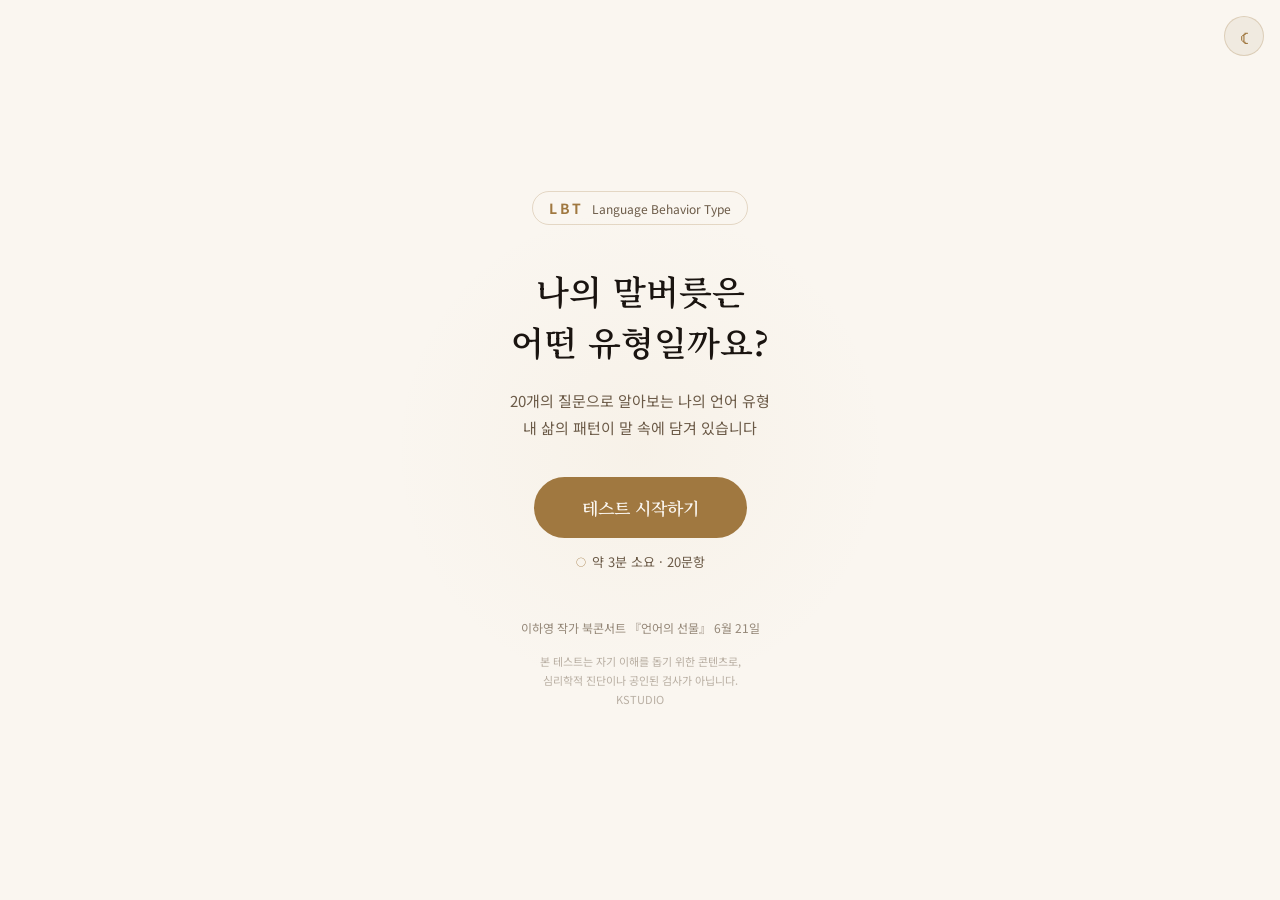
==== index.html @ bc5724ff "초기 커밋: LBT 언어유형 테스트 v1 - 16가지 유형 결과 페이지, 20문항 테스트 - Firebase Realtime Database 통계 연동 - 어드민 대시보드 (비밀번" ====
<!DOCTYPE html>
<html lang="ko">
<head>
  <meta charset="UTF-8">
  <meta name="viewport" content="width=device-width, initial-scale=1.0">
  <title>LBT 언어유형 테스트 — 나의 말버릇은 어떤 유형?</title>
  <link rel="icon" type="image/png" href="favicon.png">
  <link rel="apple-touch-icon" href="favicon.png">
  <meta name="description" content="20개의 질문으로 알아보는 나의 언어 유형. 이하영 작가 북콘서트 『언어의 선물』 홍보.">
  <meta property="og:title" content="LBT 언어유형 테스트">
  <meta property="og:description" content="나의 말버릇은 어떤 유형일까요? 20개의 질문으로 알아보세요.">
  <meta property="og:type" content="website">
  <link rel="preconnect" href="https://fonts.googleapis.com">
  <link href="https://fonts.googleapis.com/css2?family=Noto+Serif+KR:wght@400;600;700&family=Noto+Sans+KR:wght@300;400;500;700&display=swap" rel="stylesheet">
  <link rel="stylesheet" href="assets/css/style.css?v=4">
  <script src="assets/js/theme.js?v=4"></script>
</head>
<body>

  <button class="theme-toggle" id="theme-toggle" title="테마 전환">☀</button>

  <main class="intro-page">
    <div class="intro-bg-deco"></div>
    <div class="intro-inner">

      <div class="intro-badge">
        <span class="intro-badge-lbt">LBT</span>
        <span class="intro-badge-sub">Language Behavior Type</span>
      </div>

      <h1 class="intro-title">
        나의 말버릇은<br>어떤 유형일까요?
      </h1>

      <p class="intro-desc">
        20개의 질문으로 알아보는 나의 언어 유형<br>
        내 삶의 패턴이 말 속에 담겨 있습니다
      </p>

      <a href="test.html" class="btn-start">테스트 시작하기</a>

      <div class="intro-time">약 3분 소요 · 20문항</div>

      <p class="intro-footer">
        이하영 작가 북콘서트 『언어의 선물』 6월 21일
      </p>

      <p class="intro-disclaimer">
        본 테스트는 자기 이해를 돕기 위한 콘텐츠로,<br>심리학적 진단이나 공인된 검사가 아닙니다.<br>KSTUDIO
      </p>

    </div>
  </main>

</body>
</html>
---- assets/css/style.css ----
/* ──────────────────── 변수 & 리셋 ──────────────────── */

:root {
  --bg:         #0F0E0C;
  --bg-card:    #1C1A16;
  --bg-card2:   #221F1A;
  --gold:       #C9A96E;
  --gold-light: #F0E0C0;
  --cream:      #FAF6F0;
  --ink:        #1A1410;
  --ink-light:  #7A6A58;
  --border:     rgba(201,169,110,0.2);

  --font-serif: 'Noto Serif KR', serif;
  --font-sans:  'Noto Sans KR', sans-serif;

  --feature-bg: rgba(100,160,210,0.08);
  --feature-border: rgba(100,160,210,0.3);
  --pros-bg:    rgba(100,180,120,0.08);
  --pros-border:rgba(100,180,120,0.3);
  --cons-bg:    rgba(220,150,80,0.08);
  --cons-border:rgba(220,150,80,0.3);
  --rx-bg:      rgba(180,130,210,0.1);
  --rx-border:  rgba(180,130,210,0.35);
}

/* ──────────────────── 라이트 테마 ──────────────────── */

[data-theme="light"] {
  --bg:         #FAF6F0;
  --bg-card:    #F0EAE0;
  --bg-card2:   #E8DFD2;
  --gold:       #A07840;
  --gold-light: #6B4F28;
  --cream:      #1A1410;
  --ink:        #FAF6F0;
  --ink-light:  #6B5A47;
  --border:     rgba(160,120,64,0.25);

  --feature-bg: rgba(60,120,180,0.08);
  --feature-border: rgba(60,120,180,0.3);
  --pros-bg:    rgba(40,140,80,0.08);
  --pros-border:rgba(40,140,80,0.3);
  --cons-bg:    rgba(180,100,30,0.08);
  --cons-border:rgba(180,100,30,0.3);
  --rx-bg:      rgba(140,80,180,0.08);
  --rx-border:  rgba(140,80,180,0.35);
}

*, *::before, *::after { margin:0; padding:0; box-sizing:border-box; }

body {
  -webkit-user-select: none;
  user-select: none;
}

html { font-size: 16px; }

body {
  background: var(--bg);
  color: var(--cream);
  font-family: var(--font-sans);
  min-height: 100vh;
  -webkit-font-smoothing: antialiased;
}

img { display:block; max-width:100%; }
a   { text-decoration:none; color:inherit; }
button { font-family: var(--font-sans); cursor:pointer; }

/* ──────────────────── 인트로 페이지 ──────────────────── */

.intro-page {
  min-height: 100vh;
  display: flex;
  flex-direction: column;
  align-items: center;
  justify-content: center;
  padding: 48px 24px;
  text-align: center;
  position: relative;
  overflow: hidden;
}

.intro-bg-deco {
  position: absolute;
  width: 500px;
  height: 500px;
  border-radius: 50%;
  background: radial-gradient(circle, rgba(201,169,110,0.06) 0%, transparent 70%);
  top: 50%;
  left: 50%;
  transform: translate(-50%, -50%);
  pointer-events: none;
}

.intro-inner {
  position: relative;
  z-index: 1;
  max-width: 480px;
  animation: fadeUp 0.8s ease both;
}

@keyframes fadeUp {
  from { opacity:0; transform:translateY(24px); }
  to   { opacity:1; transform:translateY(0); }
}

.intro-badge {
  display: inline-flex;
  align-items: center;
  gap: 8px;
  border: 1px solid var(--border);
  border-radius: 100px;
  padding: 6px 16px;
  margin-bottom: 40px;
}

.intro-badge-lbt {
  font-size: 14px;
  font-weight: 700;
  color: var(--gold);
  letter-spacing: 3px;
}

.intro-badge-sub {
  font-size: 12px;
  color: var(--ink-light);
}

.intro-title {
  font-family: var(--font-serif);
  font-size: clamp(26px, 6vw, 34px);
  font-weight: 600;
  color: var(--cream);
  line-height: 1.5;
  margin-bottom: 20px;
  word-break: keep-all;
}

.intro-desc {
  font-size: 15px;
  color: var(--ink-light);
  line-height: 1.8;
  margin-bottom: 36px;
  word-break: keep-all;
}

.intro-time {
  display: flex;
  align-items: center;
  justify-content: center;
  gap: 6px;
  font-size: 13px;
  color: var(--ink-light);
  margin-top: 14px;
  margin-bottom: 0;
}

.intro-time::before {
  content: '○';
  font-size: 10px;
  color: var(--gold);
}

.btn-start {
  display: inline-block;
  padding: 18px 48px;
  background: var(--gold);
  color: var(--ink);
  font-family: var(--font-serif);
  font-size: 17px;
  font-weight: 600;
  border-radius: 100px;
  transition: opacity 0.2s, transform 0.2s;
  border: none;
}

.btn-start:hover {
  opacity: 0.88;
  transform: translateY(-2px);
}

.intro-footer {
  margin-top: 48px;
  font-size: 12px;
  color: var(--ink-light);
  opacity: 0.7;
}

.intro-disclaimer {
  margin-top: 16px;
  font-size: 11px;
  color: var(--ink-light);
  opacity: 0.45;
  line-height: 1.7;
}

/* ──────────────────── 테스트 페이지 ──────────────────── */

.test-page {
  min-height: 100vh;
  display: flex;
  flex-direction: column;
}

/* 진행 바 */
.progress-header {
  padding: 16px 24px 0;
  position: sticky;
  top: 0;
  background: var(--bg);
  z-index: 10;
}

.progress-track {
  height: 3px;
  background: rgba(201,169,110,0.15);
  border-radius: 3px;
  overflow: hidden;
  margin-bottom: 10px;
}

.progress-fill {
  height: 100%;
  background: var(--gold);
  border-radius: 3px;
  transition: width 0.4s ease;
}

.progress-info {
  display: flex;
  justify-content: space-between;
  align-items: center;
  padding-bottom: 12px;
}

.progress-category {
  font-size: 12px;
  color: var(--gold);
  letter-spacing: 0.5px;
  font-weight: 500;
}

.progress-count {
  font-size: 12px;
  color: var(--ink-light);
}

/* 질문 영역 */
.test-body {
  flex: 1;
  display: flex;
  flex-direction: column;
  padding: 32px 24px 24px;
  max-width: 560px;
  width: 100%;
  margin: 0 auto;
}

.question-number {
  font-size: 13px;
  color: var(--gold);
  font-weight: 500;
  letter-spacing: 1px;
  margin-bottom: 16px;
  opacity: 0.7;
}

.question-text {
  font-family: var(--font-serif);
  font-size: clamp(20px, 5vw, 26px);
  font-weight: 400;
  line-height: 1.6;
  color: var(--cream);
  margin-bottom: 32px;
  word-break: keep-all;
}

/* 선택지 버튼 */
.options-wrap {
  display: flex;
  flex-direction: column;
  gap: 12px;
  margin-bottom: 32px;
}

.option-btn {
  display: flex;
  align-items: flex-start;
  gap: 16px;
  width: 100%;
  padding: 20px;
  background: var(--bg-card);
  border: 1px solid var(--border);
  border-radius: 14px;
  text-align: left;
  color: var(--cream);
  transition: border-color 0.2s, background 0.2s, transform 0.15s;
}

.option-btn:hover {
  border-color: var(--gold);
  background: var(--bg-card2);
}

.option-btn.selected {
  border-color: var(--gold);
  background: rgba(201,169,110,0.12);
  transform: scale(1.01);
}

.option-label {
  flex-shrink: 0;
  width: 28px;
  height: 28px;
  border-radius: 50%;
  border: 1px solid var(--border);
  display: flex;
  align-items: center;
  justify-content: center;
  font-size: 12px;
  font-weight: 600;
  color: var(--gold);
  margin-top: 1px;
  transition: background 0.2s, border-color 0.2s;
}

.option-btn.selected .option-label {
  background: var(--gold);
  border-color: var(--gold);
  color: var(--ink);
}

.option-text {
  font-size: 15px;
  line-height: 1.6;
  word-break: keep-all;
}

/* 하단 네비게이션 */
.test-nav {
  display: flex;
  justify-content: space-between;
  align-items: center;
  padding: 0 24px 32px;
  max-width: 560px;
  width: 100%;
  margin: 0 auto;
}

.btn-back {
  background: transparent;
  border: none;
  color: var(--ink-light);
  font-size: 14px;
  padding: 8px 0;
  transition: color 0.2s;
}

.btn-back:hover { color: var(--cream); }
.btn-back:disabled { opacity: 0.3; cursor: default; }

/* ──────────────────── 결과 페이지 ──────────────────── */

.result-page {
  min-height: 100vh;
  padding-bottom: 60px;
}

.result-top-bar {
  display: flex;
  align-items: center;
  justify-content: center;
  padding: 20px 24px;
  border-bottom: 1px solid var(--border);
}

.result-top-lbt {
  font-size: 16px;
  font-weight: 700;
  color: var(--gold);
  letter-spacing: 3px;
}

/* 결과 카드 (캡처 대상) */
#result-card {
  max-width: 520px;
  margin: 0 auto;
  padding: 32px 24px;
}

.result-type-code {
  font-size: 13px;
  font-weight: 700;
  color: var(--gold);
  letter-spacing: 4px;
  text-align: center;
  margin-bottom: 24px;
  opacity: 0.8;
}

.result-img-wrap {
  width: 100%;
  max-width: 320px;
  margin: 0 auto 28px;
  border-radius: 20px;
  overflow: hidden;
}

.result-img-wrap img {
  width: 100%;
  height: auto;
  display: block;
}

.result-type-name {
  font-family: var(--font-serif);
  font-size: clamp(24px, 6vw, 32px);
  font-weight: 600;
  color: var(--cream);
  text-align: center;
  margin-bottom: 32px;
  line-height: 1.4;
}

/* 결과 섹션 공통 */
.result-section {
  border-radius: 14px;
  padding: 20px;
  margin-bottom: 12px;
}

.result-section-title {
  font-size: 12px;
  font-weight: 700;
  letter-spacing: 1px;
  margin-bottom: 12px;
  opacity: 0.8;
}

.result-section ul {
  list-style: none;
  display: flex;
  flex-direction: column;
  gap: 8px;
}

.result-section ul li {
  font-size: 14px;
  line-height: 1.7;
  padding-left: 14px;
  position: relative;
  word-break: keep-all;
  color: var(--cream);
}

.result-section ul li::before {
  content: '—';
  position: absolute;
  left: 0;
  opacity: 0.5;
}

/* 섹션별 색상 */
.section-feature {
  background: var(--feature-bg);
  border: 1px solid var(--feature-border);
}
.section-feature .result-section-title { color: #8bb8d8; }

.section-pros {
  background: var(--pros-bg);
  border: 1px solid var(--pros-border);
}
.section-pros .result-section-title { color: #81c784; }

.section-cons {
  background: var(--cons-bg);
  border: 1px solid var(--cons-border);
}
.section-cons .result-section-title { color: #d4a06a; }

.section-rx {
  background: var(--rx-bg);
  border: 2px solid var(--rx-border);
  box-shadow: 0 0 20px rgba(180,130,210,0.15), inset 0 1px 0 rgba(180,130,210,0.2);
  padding: 24px 24px 20px;
}

.section-rx .result-section-title {
  color: #c39bd3;
  font-size: 13px;
  letter-spacing: 2px;
}

.section-rx p {
  font-family: var(--font-serif);
  font-size: 17px;
  line-height: 2;
  color: var(--cream);
  word-break: keep-all;
  font-weight: 400;
}

.section-rx p::before {
  content: '\201C';
  display: block;
  font-family: var(--font-serif);
  font-size: 50px;
  line-height: 1;
  color: rgba(180,130,210,0.65);
  margin-bottom: 6px;
}

.section-rx p::after {
  content: '\201D';
  display: block;
  font-family: var(--font-serif);
  font-size: 50px;
  line-height: 1;
  color: rgba(180,130,210,0.65);
  text-align: right;
  margin-top: 6px;
}

/* 카카오 버튼 브랜드 컬러 */
#btn-kakao {
  background: #FEE500;
  border-color: #FEE500;
  color: #3C1E1E;
}

#btn-kakao:hover {
  background: #F5DC00;
  border-color: #F5DC00;
}

/* 캡처 영역 */
#capture-area {
  background: var(--bg);
}

.capture-concert {
  display: flex;
  flex-direction: column;
  align-items: center;
  gap: 10px;
  max-width: 520px;
  margin: 0 auto;
  padding: 8px 24px 36px;
  text-align: center;
}

.type-concert-message {
  font-family: var(--font-serif);
  font-size: 15px;
  color: var(--cream);
  line-height: 1.9;
  margin-bottom: 12px;
  padding: 0 8px;
  word-break: keep-all;
}

.concert-highlight {
  color: var(--gold);
  font-weight: 700;
  font-style: normal;
}

/* 콘서트/외부 링크 버튼 */
.result-links {
  max-width: 520px;
  margin: 0 auto;
  padding: 0 24px 16px;
  display: flex;
  flex-direction: column;
  gap: 10px;
}

.concert-message {
  font-size: 14px;
  font-weight: 600;
  color: var(--gold);
  line-height: 1.7;
  text-align: center;
  margin-bottom: 0;
  padding: 0 8px;
  word-break: keep-all;
  letter-spacing: 0.3px;
}

.btn-link {
  display: block;
  width: 100%;
  padding: 16px;
  border-radius: 12px;
  text-align: center;
  font-size: 15px;
  font-weight: 600;
  transition: opacity 0.2s, transform 0.2s;
  border: none;
}

.btn-link:hover {
  opacity: 0.88;
  transform: translateY(-1px);
}

.btn-link-primary {
  background: #FEE500;
  color: #1A1410;
}

.btn-link-secondary {
  background: var(--bg-card);
  color: var(--cream);
  border: 1px solid var(--border);
}

/* ──────────────────── 축 분석 차트 ──────────────────── */

.axes-section {
  max-width: 520px;
  margin: 32px auto 0;
  padding: 0 24px;
}

.axes-section-title {
  font-size: 11px;
  font-weight: 700;
  letter-spacing: 2px;
  color: var(--ink-light);
  text-align: center;
  margin-bottom: 20px;
  text-transform: uppercase;
}

.axis-item {
  margin-bottom: 22px;
}

.axis-meta {
  margin-bottom: 8px;
}

.axis-meta-name {
  display: inline;
  font-size: 12px;
  font-weight: 700;
  color: var(--gold);
  letter-spacing: 0.5px;
  margin-right: 8px;
}

.axis-meta-desc {
  font-size: 11px;
  color: var(--ink-light);
  line-height: 1.5;
}

.axis-bar-row {
  display: flex;
  align-items: center;
  gap: 10px;
}

.axis-side {
  display: flex;
  flex-direction: column;
  align-items: center;
  gap: 1px;
  min-width: 52px;
  opacity: 0.35;
  transition: opacity 0.3s;
}

.axis-side.dominant { opacity: 1; }

.axis-side-left  { align-items: flex-end;   text-align: right; }
.axis-side-right { align-items: flex-start; text-align: left; }

.axis-code {
  font-size: 15px;
  font-weight: 700;
  color: var(--gold);
  line-height: 1;
}

.axis-label {
  font-size: 11px;
  color: var(--cream);
  line-height: 1.3;
}

.axis-pct {
  font-size: 13px;
  font-weight: 700;
  color: var(--cream);
}

.axis-track {
  flex: 1;
  height: 8px;
  border-radius: 4px;
  overflow: hidden;
  display: flex;
  gap: 2px;
}

.axis-fill {
  height: 100%;
  border-radius: 4px;
  min-width: 0;
  transition: flex 0.8s ease;
}

/* 공유 버튼 */
.share-section {
  max-width: 520px;
  margin: 24px auto 0;
  padding: 0 24px;
}

.share-title {
  font-size: 12px;
  color: var(--ink-light);
  text-align: center;
  margin-bottom: 14px;
  letter-spacing: 1px;
}

.share-buttons {
  display: flex;
  gap: 10px;
  justify-content: center;
}

.share-btn {
  flex: 1;
  max-width: 140px;
  padding: 13px 8px;
  background: var(--bg-card);
  border: 1px solid var(--border);
  border-radius: 12px;
  color: var(--cream);
  font-size: 13px;
  transition: border-color 0.2s, background 0.2s;
  display: flex;
  flex-direction: column;
  align-items: center;
  gap: 6px;
}

.share-btn:hover {
  border-color: var(--gold);
  background: var(--bg-card2);
}

.share-btn-icon {
  font-size: 20px;
  line-height: 1;
}

/* 다시하기 */
.result-retake {
  max-width: 520px;
  margin: 16px auto 0;
  padding: 0 24px;
}

.btn-retake {
  display: block;
  width: 100%;
  padding: 14px;
  background: transparent;
  border: 1px solid var(--border);
  border-radius: 12px;
  color: var(--ink-light);
  font-size: 14px;
  text-align: center;
  transition: border-color 0.2s, color 0.2s;
}

.btn-retake:hover {
  border-color: var(--gold);
  color: var(--gold);
}

/* 로딩 */
.loading-wrap {
  min-height: 100vh;
  display: flex;
  align-items: center;
  justify-content: center;
  flex-direction: column;
  gap: 16px;
  color: var(--ink-light);
  font-size: 14px;
}

.loading-dot {
  width: 8px;
  height: 8px;
  border-radius: 50%;
  background: var(--gold);
  animation: pulse 1.2s ease-in-out infinite;
}

@keyframes pulse {
  0%, 100% { opacity: 0.2; transform: scale(0.8); }
  50%       { opacity: 1;   transform: scale(1.2); }
}

/* 페이드 인 */
.fade-in {
  animation: fadeIn 0.5s ease both;
}

@keyframes fadeIn {
  from { opacity: 0; }
  to   { opacity: 1; }
}

/* ──────────────────── 테마 토글 버튼 ──────────────────── */

.theme-toggle {
  position: fixed;
  top: 16px;
  right: 16px;
  z-index: 100;
  width: 40px;
  height: 40px;
  border-radius: 50%;
  border: 1px solid var(--border);
  background: var(--bg-card);
  color: var(--gold);
  font-size: 18px;
  display: flex;
  align-items: center;
  justify-content: center;
  cursor: pointer;
  transition: border-color 0.2s, background 0.2s, transform 0.2s;
  line-height: 1;
}

.theme-toggle:hover {
  border-color: var(--gold);
  background: var(--bg-card2);
  transform: scale(1.1);
}

/* ──────────────────── 반응형 ──────────────────── */

@media (min-width: 600px) {
  .test-body  { padding: 48px 32px 24px; }
  .test-nav   { padding: 0 32px 40px; }
  #result-card { padding: 40px 32px; }
  .result-links, .share-section, .result-retake { padding: 0 32px; }
}
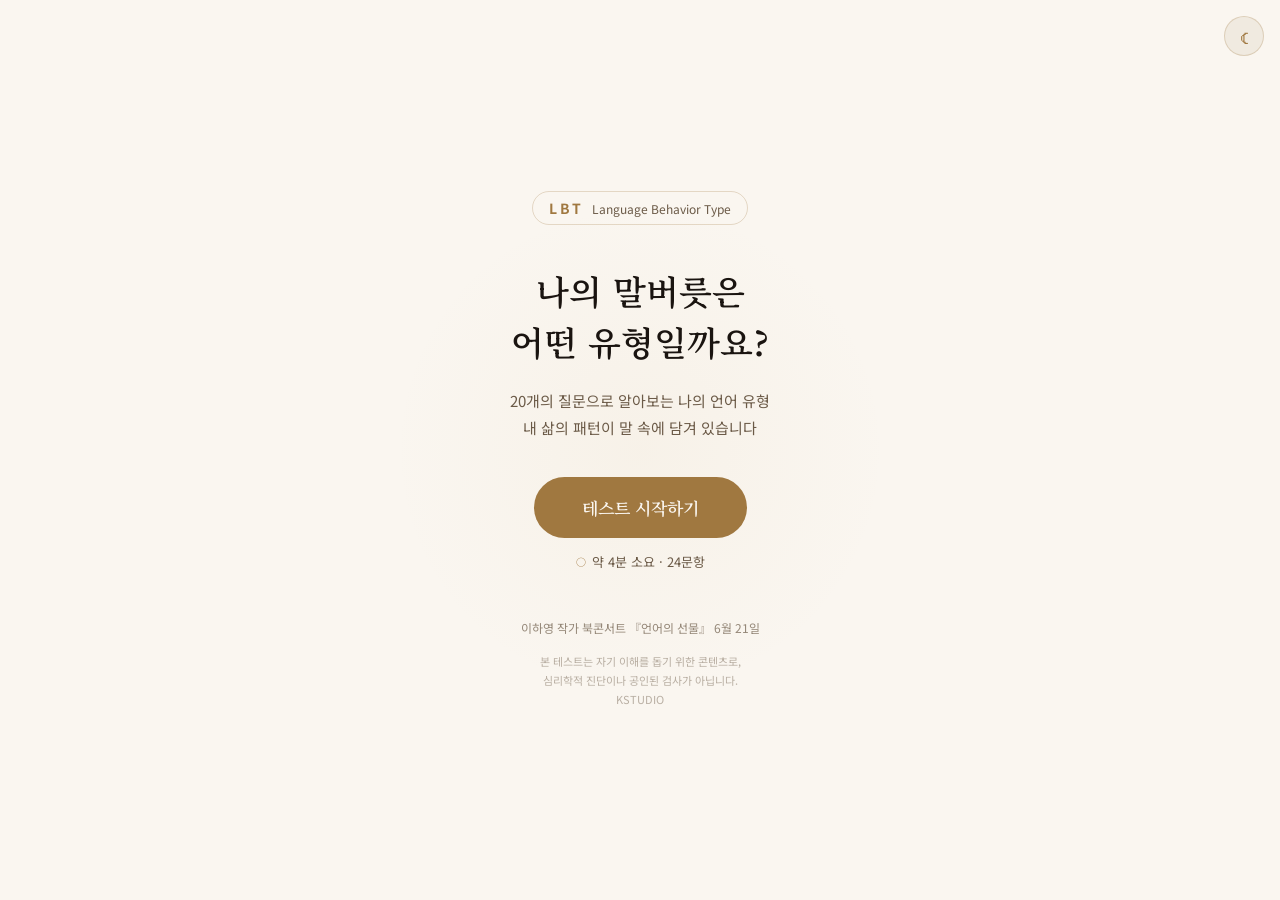
==== commit e668a953: "v2 전환: 24문항 4지선다 테스트로 전면 교체 - 20문항 2지선다 → 24문항 4지선다 - 각 선택지가 2개 축 코드에 동시 점수 부여 - 6가지 축 조합(combo1~6) " ====
--- a/index.html
+++ b/index.html
@@ -39,7 +39,7 @@
 
       <a href="test.html" class="btn-start">테스트 시작하기</a>
 
-      <div class="intro-time">약 3분 소요 · 20문항</div>
+      <div class="intro-time">약 4분 소요 · 24문항</div>
 
       <p class="intro-footer">
         이하영 작가 북콘서트 『언어의 선물』 6월 21일
--- a/assets/css/style.css
+++ b/assets/css/style.css
@@ -290,7 +290,7 @@
   align-items: flex-start;
   gap: 16px;
   width: 100%;
-  padding: 20px;
+  padding: 16px 20px;
   background: var(--bg-card);
   border: 1px solid var(--border);
   border-radius: 14px;
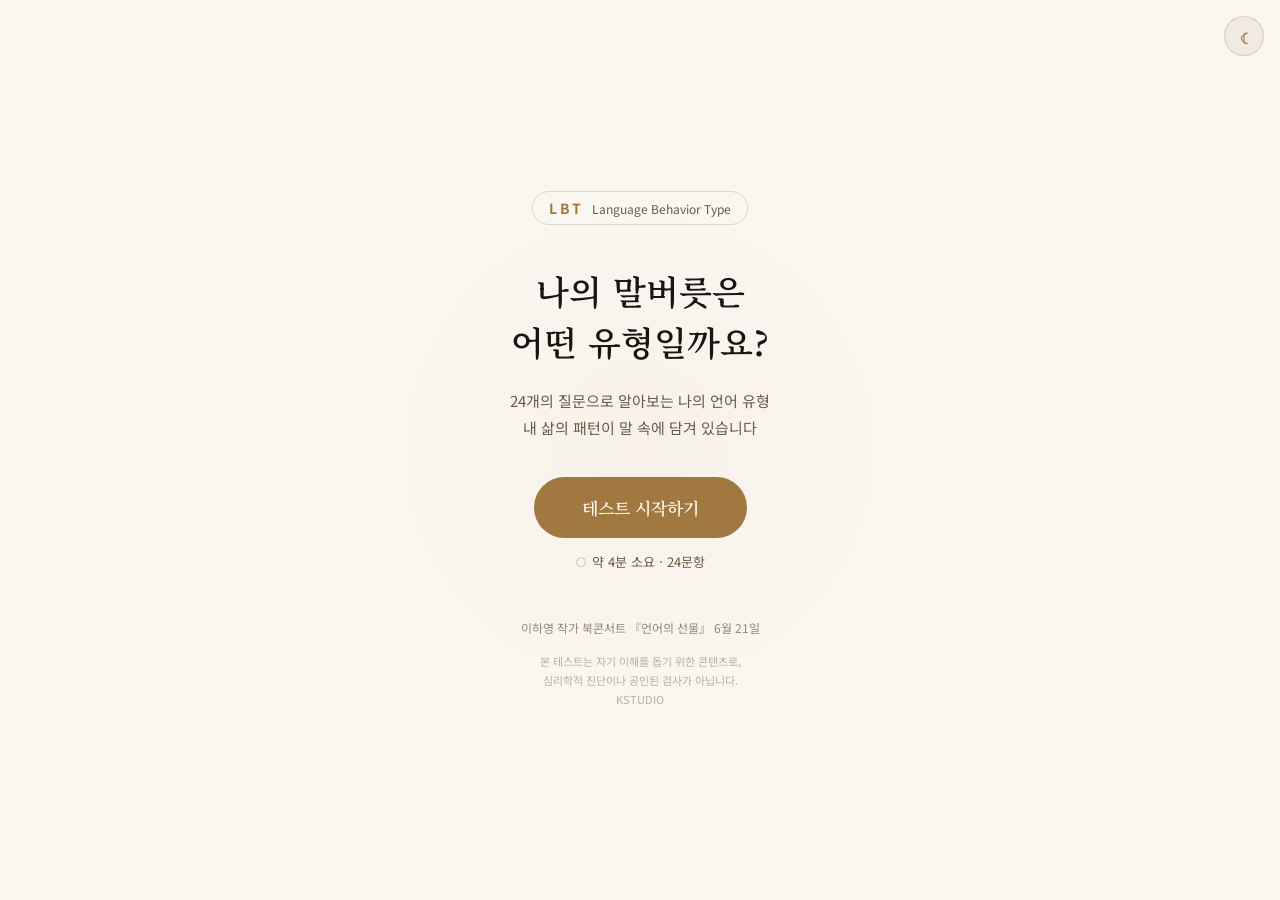
==== commit dde7a3a7: "index.html: 20개 → 24개 문항 설명 업데이트 Co-Authored-By: Claude Sonnet 4.6 <noreply@anthropic.com>" ====
--- a/index.html
+++ b/index.html
@@ -6,7 +6,7 @@
   <title>LBT 언어유형 테스트 — 나의 말버릇은 어떤 유형?</title>
   <link rel="icon" type="image/png" href="favicon.png">
   <link rel="apple-touch-icon" href="favicon.png">
-  <meta name="description" content="20개의 질문으로 알아보는 나의 언어 유형. 이하영 작가 북콘서트 『언어의 선물』 홍보.">
+  <meta name="description" content="24개의 질문으로 알아보는 나의 언어 유형. 이하영 작가 북콘서트 『언어의 선물』 홍보.">
   <meta property="og:title" content="LBT 언어유형 테스트">
   <meta property="og:description" content="나의 말버릇은 어떤 유형일까요? 20개의 질문으로 알아보세요.">
   <meta property="og:type" content="website">
@@ -33,7 +33,7 @@
       </h1>
 
       <p class="intro-desc">
-        20개의 질문으로 알아보는 나의 언어 유형<br>
+        24개의 질문으로 알아보는 나의 언어 유형<br>
         내 삶의 패턴이 말 속에 담겨 있습니다
       </p>
 
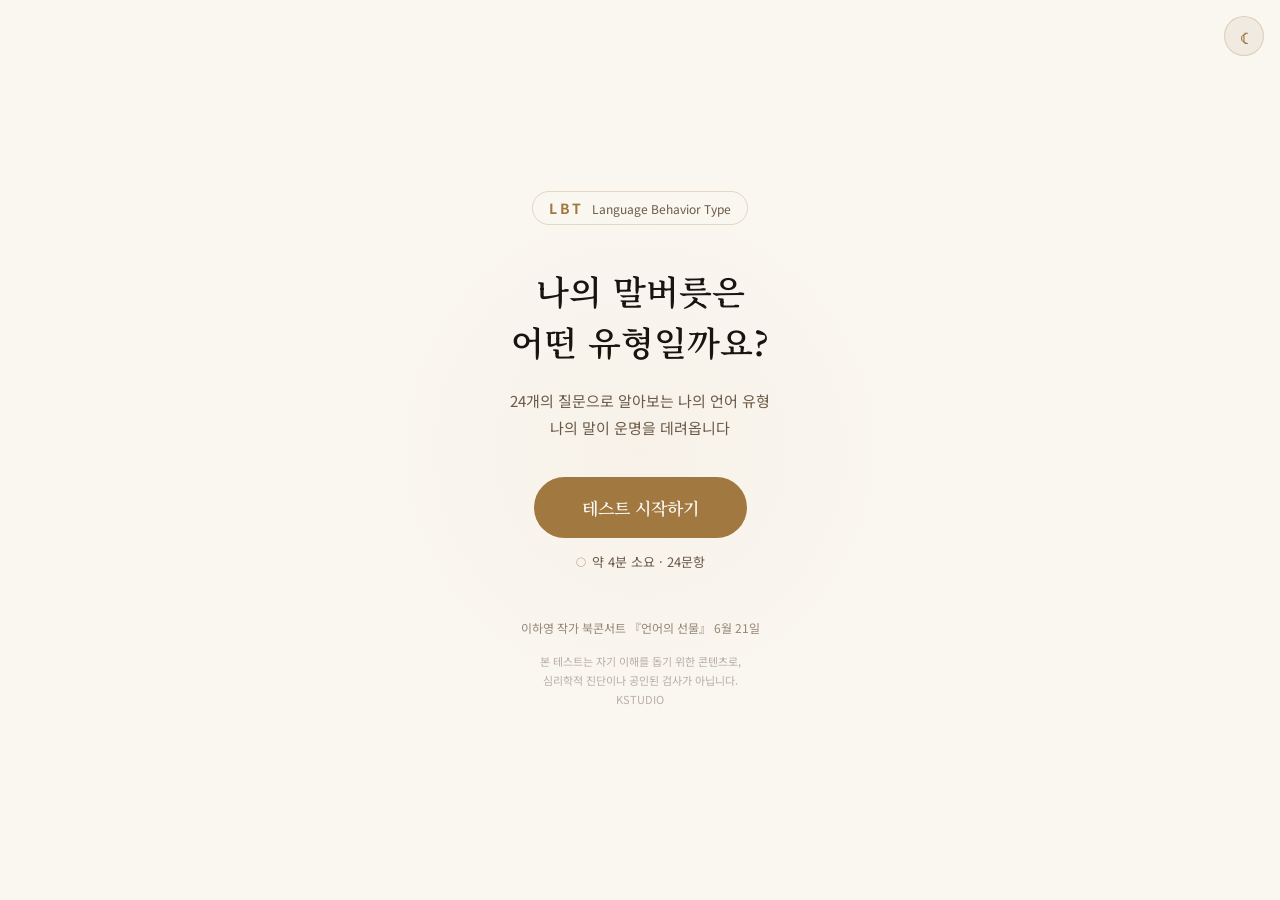
==== commit 0d73dbc6: "intro-desc 문구 변경: "내 삶의 패턴이 말 속에 담겨 있습니다" → "나의 말이 운명을 데려옵니다" Co-Authored-By: Claude Sonnet 4.6 <nor" ====
--- a/index.html
+++ b/index.html
@@ -34,7 +34,7 @@
 
       <p class="intro-desc">
         24개의 질문으로 알아보는 나의 언어 유형<br>
-        내 삶의 패턴이 말 속에 담겨 있습니다
+        나의 말이 운명을 데려옵니다
       </p>
 
       <a href="test.html" class="btn-start">테스트 시작하기</a>
--- a/assets/css/style.css
+++ b/assets/css/style.css
@@ -462,6 +462,20 @@
   opacity: 0.5;
 }
 
+/* 한 줄 정의 (볼드, 이탤릭 X) */
+.result-tagline {
+  font-family: var(--font);
+  font-size: clamp(14px, 3.6vw, 16px);
+  font-weight: 700;
+  font-style: normal;
+  color: var(--ink);
+  text-align: center;
+  line-height: 1.5;
+  margin: -8px auto 24px;
+  max-width: 90%;
+  letter-spacing: -0.2px;
+}
+
 /* 섹션별 색상 */
 .section-feature {
   background: var(--feature-bg);
@@ -480,6 +494,21 @@
   border: 1px solid var(--cons-border);
 }
 .section-cons .result-section-title { color: #d4a06a; }
+
+/* 💬 자주 하는 말 — 보라 톤 (다른 섹션과 폰트/여백 동일) */
+.section-phrases {
+  background: rgba(195, 155, 211, 0.06);
+  border: 1px solid rgba(195, 155, 211, 0.2);
+}
+.section-phrases .result-section-title { color: #c39bd3; }
+.section-phrases ul li::before { color: #c39bd3; opacity: 0.7; }
+
+/* 🌀 반복하는 고민 — 청록 톤 */
+.section-concern {
+  background: rgba(127, 184, 168, 0.07);
+  border: 1px solid rgba(127, 184, 168, 0.22);
+}
+.section-concern .result-section-title { color: #7fb8a8; }
 
 .section-rx {
   background: var(--rx-bg);
@@ -548,7 +577,7 @@
   gap: 10px;
   max-width: 520px;
   margin: 0 auto;
-  padding: 8px 24px 36px;
+  padding: 8px 24px 18px;
   text-align: center;
 }
 
@@ -566,6 +595,136 @@
   color: var(--gold);
   font-weight: 700;
   font-style: normal;
+}
+
+/* 공통 CTA — 전체 컨테이너에 위아래 큰따옴표 */
+.cta-quote {
+  position: relative;
+  padding: 36px 8px 20px;
+  text-align: center;
+}
+
+.cta-quote::before,
+.cta-quote::after {
+  display: block;
+  font-family: var(--font-serif);
+  font-size: 36px;
+  color: var(--gold);
+  line-height: 0.4;
+  font-weight: 400;
+}
+
+.cta-quote::before {
+  content: '\201C';
+  margin-bottom: 16px;
+}
+
+.cta-quote::after {
+  content: '\201D';
+  margin-top: 22px;
+}
+
+/* CTA 도입부 — 1.2배 폰트, 일반 색 */
+.cta-intro {
+  font-family: var(--font);
+  font-size: 18px;
+  color: var(--cream);
+  line-height: 1.75;
+  margin: 0 0 22px;
+  padding: 0 8px;
+  word-break: keep-all;
+}
+
+/* CTA 강조 문구 — 1.2배 폰트 + 골드 + 볼드 */
+.cta-highlight {
+  font-family: var(--font);
+  font-size: 18px;
+  font-weight: 700;
+  color: var(--gold);
+  line-height: 1.6;
+  margin: 0;
+  padding: 0 8px;
+  word-break: keep-all;
+}
+
+/* 콘서트 홍보 영상 */
+.concert-video {
+  max-width: 520px;
+  margin: 4px auto 24px;
+  padding: 0 24px;
+}
+
+.video-wrap {
+  position: relative;
+  width: 100%;
+  padding-bottom: 56.25%; /* 16:9 */
+  height: 0;
+  overflow: hidden;
+  border-radius: 14px;
+  background: var(--bg-card);
+  box-shadow: 0 4px 20px rgba(0, 0, 0, 0.15);
+}
+
+.video-wrap iframe {
+  position: absolute;
+  top: 0; left: 0;
+  width: 100%;
+  height: 100%;
+  border: 0;
+}
+
+/* LIVE 카운터 */
+.live-counter {
+  max-width: 520px;
+  margin: 8px auto 24px;
+  padding: 22px 24px 24px;
+  text-align: center;
+  border-top: 1px dashed rgba(201,169,110,0.28);
+  border-bottom: 1px dashed rgba(201,169,110,0.28);
+}
+
+.live-badge {
+  display: inline-flex;
+  align-items: center;
+  gap: 6px;
+  margin-bottom: 14px;
+  font-size: 11px;
+  font-weight: 700;
+  letter-spacing: 2px;
+  color: #ff5252;
+}
+
+.live-dot {
+  width: 7px;
+  height: 7px;
+  border-radius: 50%;
+  background: #ff5252;
+  box-shadow: 0 0 8px rgba(255,82,82,0.7);
+  animation: live-pulse 1.4s ease-in-out infinite;
+}
+
+@keyframes live-pulse {
+  0%, 100% { opacity: 1;   transform: scale(1); }
+  50%      { opacity: 0.35; transform: scale(1.35); }
+}
+
+.live-message {
+  font-family: var(--font);
+  font-size: 14px;
+  line-height: 1.95;
+  color: var(--cream);
+  word-break: keep-all;
+  margin: 0;
+}
+
+.live-number {
+  font-family: var(--font);
+  font-size: 1.55em;
+  font-weight: 700;
+  color: var(--gold);
+  letter-spacing: 0.5px;
+  display: inline-block;
+  padding: 0 2px;
 }
 
 /* 콘서트/외부 링크 버튼 */
@@ -622,7 +781,7 @@
 
 .axes-section {
   max-width: 520px;
-  margin: 32px auto 0;
+  margin: 58px auto 24px;
   padding: 0 24px;
 }
 
